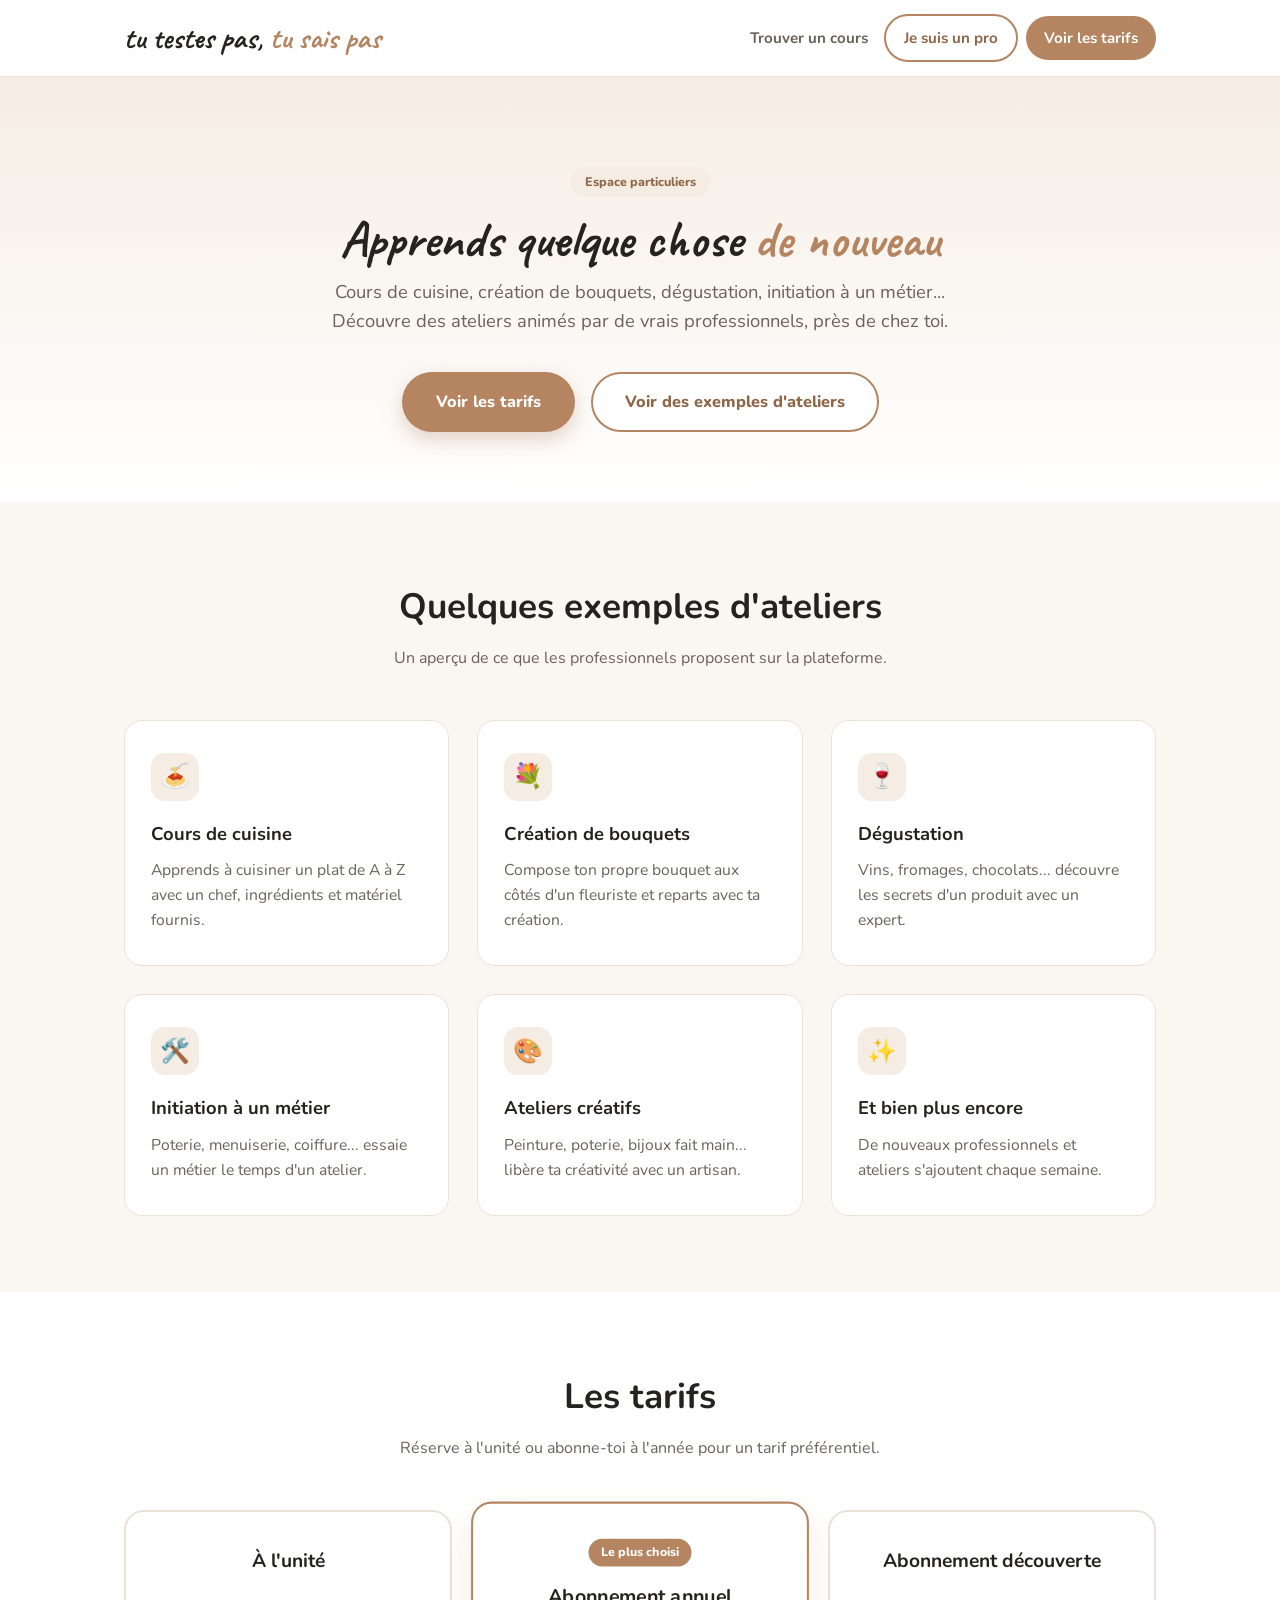
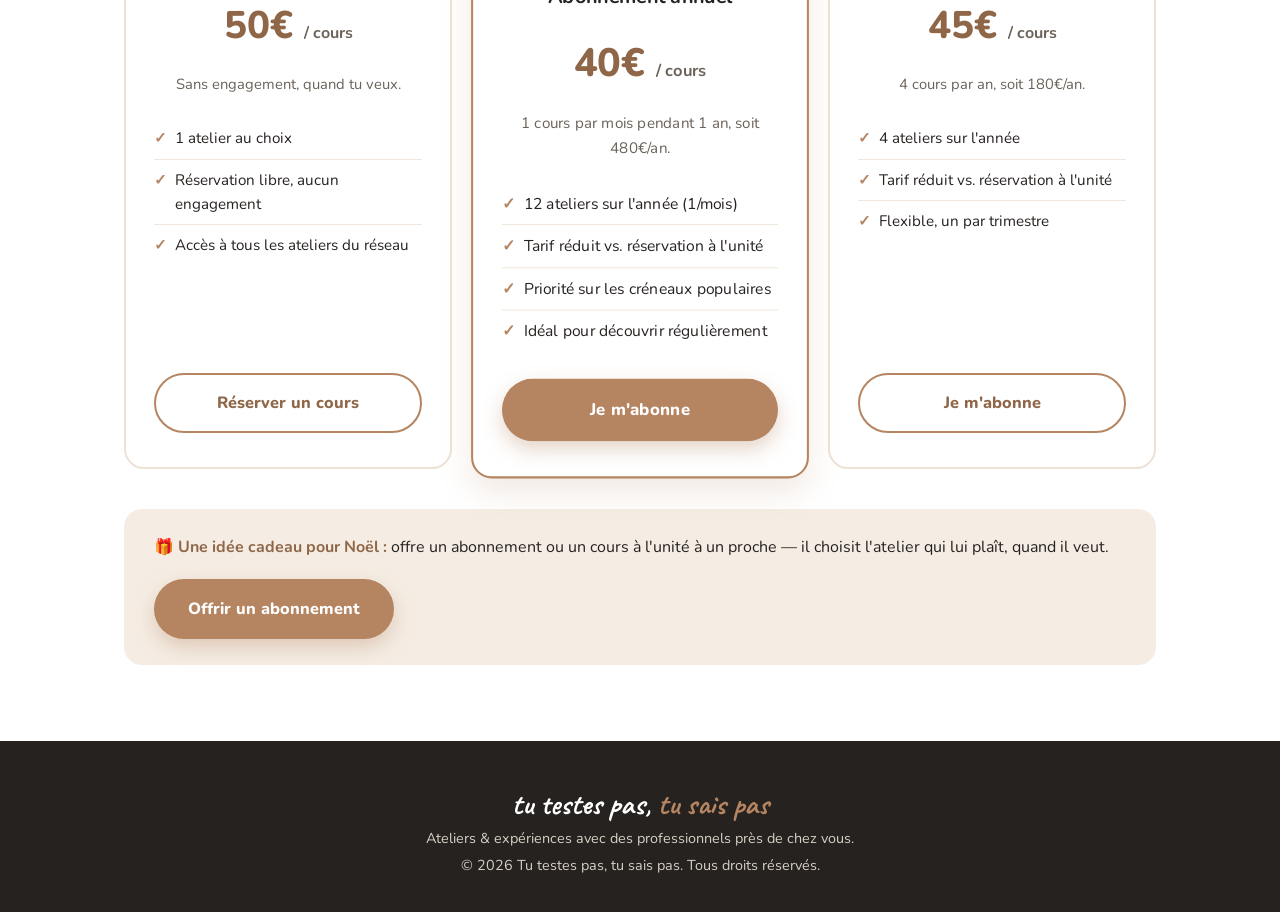
==== particuliers.html @ 54da9af6 "Initial version: landing, professionnels, particuliers pages Co-Authored-By: Claude Sonnet 5 <norepl" ====
<!DOCTYPE html>
<html lang="fr">
<head>
<meta charset="UTF-8">
<meta name="viewport" content="width=device-width, initial-scale=1.0">
<title>Trouver un atelier — Tu testes pas, tu sais pas</title>
<meta name="description" content="Cours de cuisine, création de bouquets, dégustation, initiation à un métier... Réserve un atelier à l'unité ou abonne-toi à l'année.">
<link rel="preconnect" href="https://fonts.googleapis.com">
<link href="https://fonts.googleapis.com/css2?family=Caveat:wght@600;700&family=Nunito:wght@400;600;700;800&display=swap" rel="stylesheet">
<link rel="stylesheet" href="css/style.css">
</head>
<body>

<header class="site">
  <div class="container">
    <a href="index.html" class="logo">tu testes pas, <span>tu sais pas</span></a>
    <nav class="main">
      <a href="particuliers.html" class="link-plain">Trouver un cours</a>
      <a href="professionnels.html" class="pill-outline">Je suis un pro</a>
      <a href="#tarifs" class="pill-solid">Voir les tarifs</a>
    </nav>
  </div>
</header>

<section class="hero">
  <div class="container">
    <span class="badge">Espace particuliers</span>
    <h1 class="logo-big" style="font-size:clamp(2rem,5vw,3.2rem)">Apprends quelque chose <span class="accent">de nouveau</span></h1>
    <p class="lede">
      Cours de cuisine, création de bouquets, dégustation, initiation à un métier...
      Découvre des ateliers animés par de vrais professionnels, près de chez toi.
    </p>
    <div class="cta-row">
      <a href="#tarifs" class="btn btn-primary">Voir les tarifs</a>
      <a href="#exemples" class="btn btn-outline">Voir des exemples d'ateliers</a>
    </div>
  </div>
</section>

<section id="exemples" class="alt">
  <div class="container">
    <h2 class="section-title">Quelques exemples d'ateliers</h2>
    <p class="section-sub">Un aperçu de ce que les professionnels proposent sur la plateforme.</p>
    <div class="grid-3">
      <div class="card">
        <div class="icon">🍝</div>
        <h3>Cours de cuisine</h3>
        <p>Apprends à cuisiner un plat de A à Z avec un chef, ingrédients et matériel fournis.</p>
      </div>
      <div class="card">
        <div class="icon">💐</div>
        <h3>Création de bouquets</h3>
        <p>Compose ton propre bouquet aux côtés d'un fleuriste et reparts avec ta création.</p>
      </div>
      <div class="card">
        <div class="icon">🍷</div>
        <h3>Dégustation</h3>
        <p>Vins, fromages, chocolats... découvre les secrets d'un produit avec un expert.</p>
      </div>
      <div class="card">
        <div class="icon">🛠️</div>
        <h3>Initiation à un métier</h3>
        <p>Poterie, menuiserie, coiffure... essaie un métier le temps d'un atelier.</p>
      </div>
      <div class="card">
        <div class="icon">🎨</div>
        <h3>Ateliers créatifs</h3>
        <p>Peinture, poterie, bijoux fait main... libère ta créativité avec un artisan.</p>
      </div>
      <div class="card">
        <div class="icon">✨</div>
        <h3>Et bien plus encore</h3>
        <p>De nouveaux professionnels et ateliers s'ajoutent chaque semaine.</p>
      </div>
    </div>
  </div>
</section>

<section id="tarifs">
  <div class="container">
    <h2 class="section-title">Les tarifs</h2>
    <p class="section-sub">Réserve à l'unité ou abonne-toi à l'année pour un tarif préférentiel.</p>

    <div class="pricing-grid">
      <div class="price-card">
        <h3>À l'unité</h3>
        <div class="amount">50€ <small>/ cours</small></div>
        <p class="note">Sans engagement, quand tu veux.</p>
        <ul>
          <li>1 atelier au choix</li>
          <li>Réservation libre, aucun engagement</li>
          <li>Accès à tous les ateliers du réseau</li>
        </ul>
        <a href="#" class="btn btn-outline btn-wide">Réserver un cours</a>
      </div>

      <div class="price-card featured">
        <span class="tag">Le plus choisi</span>
        <h3>Abonnement annuel</h3>
        <div class="amount">40€ <small>/ cours</small></div>
        <p class="note">1 cours par mois pendant 1 an, soit 480€/an.</p>
        <ul>
          <li>12 ateliers sur l'année (1/mois)</li>
          <li>Tarif réduit vs. réservation à l'unité</li>
          <li>Priorité sur les créneaux populaires</li>
          <li>Idéal pour découvrir régulièrement</li>
        </ul>
        <a href="#" class="btn btn-primary btn-wide">Je m'abonne</a>
      </div>

      <div class="price-card">
        <h3>Abonnement découverte</h3>
        <div class="amount">45€ <small>/ cours</small></div>
        <p class="note">4 cours par an, soit 180€/an.</p>
        <ul>
          <li>4 ateliers sur l'année</li>
          <li>Tarif réduit vs. réservation à l'unité</li>
          <li>Flexible, un par trimestre</li>
        </ul>
        <a href="#" class="btn btn-outline btn-wide">Je m'abonne</a>
      </div>
    </div>

    <div class="gift-banner">
      <div class="txt">
        🎁 <strong>Une idée cadeau pour Noël :</strong> offre un abonnement ou un cours à l'unité à un proche —
        il choisit l'atelier qui lui plaît, quand il veut.
      </div>
      <a href="#" class="btn btn-primary">Offrir un abonnement</a>
    </div>
  </div>
</section>

<footer class="site">
  <div class="container">
    <div class="logo">tu testes pas, <span>tu sais pas</span></div>
    <p>Ateliers & expériences avec des professionnels près de chez vous.</p>
    <p>&copy; 2026 Tu testes pas, tu sais pas. Tous droits réservés.</p>
  </div>
</footer>

</body>
</html>
---- css/style.css ----
:root {
  --brand: #b58561;
  --brand-dark: #8f6748;
  --brand-light: #f5ede4;
  --ink: #262220;
  --ink-soft: #6b6259;
  --paper: #ffffff;
}

* {
  box-sizing: border-box;
}

html {
  scroll-behavior: smooth;
}

body {
  margin: 0;
  font-family: "Nunito", -apple-system, BlinkMacSystemFont, "Segoe UI", sans-serif;
  color: var(--ink);
  background: var(--paper);
  line-height: 1.6;
}

a {
  color: inherit;
  text-decoration: none;
}

img {
  max-width: 100%;
  display: block;
}

.container {
  width: 100%;
  max-width: 1080px;
  margin: 0 auto;
  padding: 0 24px;
}

/* Header */
header.site {
  position: sticky;
  top: 0;
  z-index: 50;
  background: rgba(255, 255, 255, 0.92);
  backdrop-filter: blur(6px);
  border-bottom: 1px solid #eee2d6;
}

header.site .container {
  display: flex;
  align-items: center;
  justify-content: space-between;
  height: 76px;
}

.logo {
  font-family: "Caveat", cursive;
  font-size: 1.9rem;
  font-weight: 700;
  color: var(--ink);
  line-height: 1;
}

.logo span {
  color: var(--brand);
}

nav.main {
  display: flex;
  gap: 8px;
  align-items: center;
}

nav.main a {
  padding: 10px 18px;
  border-radius: 999px;
  font-weight: 700;
  font-size: 0.95rem;
  transition: all 0.15s ease;
}

nav.main a.pill-outline {
  border: 2px solid var(--brand);
  color: var(--brand-dark);
}

nav.main a.pill-outline:hover {
  background: var(--brand-light);
}

nav.main a.pill-solid {
  background: var(--brand);
  color: #fff;
}

nav.main a.pill-solid:hover {
  background: var(--brand-dark);
}

nav.main a.link-plain {
  color: var(--ink-soft);
  padding: 10px 8px;
}

nav.main a.link-plain:hover {
  color: var(--ink);
}

/* Hero */
.hero {
  padding: 90px 0 70px;
  text-align: center;
  background: linear-gradient(180deg, var(--brand-light) 0%, #ffffff 100%);
}

.hero .logo-big {
  font-family: "Caveat", cursive;
  font-weight: 700;
  font-size: clamp(2.6rem, 7vw, 5rem);
  line-height: 1.05;
  margin: 0 0 10px;
}

.hero .logo-big .accent {
  color: var(--brand);
}

.swoosh {
  width: 220px;
  height: 22px;
  margin: 6px auto 28px;
  display: block;
}

.hero p.lede {
  max-width: 640px;
  margin: 0 auto 36px;
  font-size: 1.15rem;
  color: var(--ink-soft);
}

.cta-row {
  display: flex;
  gap: 16px;
  justify-content: center;
  flex-wrap: wrap;
}

.btn {
  display: inline-block;
  padding: 15px 32px;
  border-radius: 999px;
  font-weight: 800;
  font-size: 1.02rem;
  border: 2px solid transparent;
  cursor: pointer;
  transition: transform 0.12s ease, box-shadow 0.12s ease, background 0.15s ease;
}

.btn:hover {
  transform: translateY(-2px);
}

.btn-primary {
  background: var(--brand);
  color: #fff;
  box-shadow: 0 8px 20px rgba(181, 133, 97, 0.35);
}

.btn-primary:hover {
  background: var(--brand-dark);
}

.btn-outline {
  background: #fff;
  border-color: var(--brand);
  color: var(--brand-dark);
}

.btn-outline:hover {
  background: var(--brand-light);
}

.btn-wide {
  width: 100%;
  text-align: center;
}

/* Sections */
section {
  padding: 76px 0;
}

section.alt {
  background: #faf6f1;
}

h2.section-title {
  font-size: clamp(1.6rem, 4vw, 2.2rem);
  margin: 0 0 12px;
  text-align: center;
}

p.section-sub {
  text-align: center;
  color: var(--ink-soft);
  max-width: 560px;
  margin: 0 auto 48px;
}

.grid-3 {
  display: grid;
  grid-template-columns: repeat(3, 1fr);
  gap: 28px;
}

.grid-2 {
  display: grid;
  grid-template-columns: repeat(2, 1fr);
  gap: 28px;
}

@media (max-width: 780px) {
  .grid-3, .grid-2 {
    grid-template-columns: 1fr;
  }
}

.card {
  background: #fff;
  border: 1px solid #eee2d6;
  border-radius: 18px;
  padding: 32px 26px;
}

.card .icon {
  width: 48px;
  height: 48px;
  border-radius: 14px;
  background: var(--brand-light);
  display: flex;
  align-items: center;
  justify-content: center;
  font-size: 1.5rem;
  margin-bottom: 18px;
}

.card h3 {
  margin: 0 0 10px;
  font-size: 1.15rem;
}

.card p {
  color: var(--ink-soft);
  margin: 0;
  font-size: 0.98rem;
}

/* Pricing */
.pricing-grid {
  display: grid;
  grid-template-columns: repeat(3, 1fr);
  gap: 24px;
  align-items: stretch;
}

@media (max-width: 900px) {
  .pricing-grid {
    grid-template-columns: 1fr;
  }
}

.price-card {
  background: #fff;
  border: 2px solid #eee2d6;
  border-radius: 20px;
  padding: 34px 28px;
  text-align: center;
  display: flex;
  flex-direction: column;
}

.price-card.featured {
  border-color: var(--brand);
  box-shadow: 0 14px 30px rgba(181, 133, 97, 0.18);
  transform: scale(1.03);
}

.price-card .tag {
  display: inline-block;
  background: var(--brand);
  color: #fff;
  font-size: 0.75rem;
  font-weight: 800;
  padding: 4px 12px;
  border-radius: 999px;
  margin-bottom: 14px;
  align-self: center;
}

.price-card h3 {
  margin: 0 0 6px;
  font-size: 1.2rem;
}

.price-card .amount {
  font-size: 2.4rem;
  font-weight: 800;
  color: var(--brand-dark);
  margin: 12px 0 2px;
}

.price-card .amount small {
  font-size: 1rem;
  font-weight: 700;
  color: var(--ink-soft);
}

.price-card .note {
  color: var(--ink-soft);
  font-size: 0.92rem;
  margin-bottom: 22px;
}

.price-card ul {
  list-style: none;
  padding: 0;
  margin: 0 0 26px;
  text-align: left;
  flex: 1;
}

.price-card ul li {
  padding: 8px 0;
  border-bottom: 1px solid #f1e8dd;
  font-size: 0.95rem;
  display: flex;
  gap: 8px;
}

.price-card ul li:last-child {
  border-bottom: none;
}

.price-card ul li::before {
  content: "✓";
  color: var(--brand);
  font-weight: 800;
}

.gift-banner {
  margin-top: 40px;
  background: var(--brand-light);
  border-radius: 18px;
  padding: 26px 30px;
  display: flex;
  align-items: center;
  gap: 18px;
  flex-wrap: wrap;
  justify-content: space-between;
}

.gift-banner .txt strong {
  color: var(--brand-dark);
}

/* Steps */
.steps {
  counter-reset: step;
  display: grid;
  grid-template-columns: repeat(4, 1fr);
  gap: 22px;
}

@media (max-width: 900px) {
  .steps {
    grid-template-columns: repeat(2, 1fr);
  }
}

.step {
  text-align: center;
}

.step .num {
  counter-increment: step;
  width: 40px;
  height: 40px;
  border-radius: 50%;
  background: var(--brand);
  color: #fff;
  font-weight: 800;
  display: flex;
  align-items: center;
  justify-content: center;
  margin: 0 auto 14px;
}

.step .num::before {
  content: counter(step);
}

.step h4 {
  margin: 0 0 6px;
  font-size: 1rem;
}

.step p {
  color: var(--ink-soft);
  font-size: 0.9rem;
  margin: 0;
}

/* Forms */
form.signup {
  background: #fff;
  border: 1px solid #eee2d6;
  border-radius: 20px;
  padding: 40px;
  max-width: 720px;
  margin: 0 auto;
}

.form-row {
  display: grid;
  grid-template-columns: 1fr 1fr;
  gap: 20px;
}

@media (max-width: 640px) {
  .form-row {
    grid-template-columns: 1fr;
  }
}

.field {
  margin-bottom: 22px;
}

.field label {
  display: block;
  font-weight: 700;
  font-size: 0.92rem;
  margin-bottom: 8px;
}

.field .hint {
  font-weight: 400;
  color: var(--ink-soft);
  font-size: 0.82rem;
}

.field input,
.field select,
.field textarea {
  width: 100%;
  padding: 12px 14px;
  border: 1.5px solid #e5d9ca;
  border-radius: 10px;
  font-family: inherit;
  font-size: 0.98rem;
  background: #fdfbf9;
}

.field input:focus,
.field select:focus,
.field textarea:focus {
  outline: none;
  border-color: var(--brand);
  background: #fff;
}

.field textarea {
  resize: vertical;
  min-height: 90px;
}

.checkbox-grid {
  display: grid;
  grid-template-columns: repeat(3, 1fr);
  gap: 10px;
}

@media (max-width: 640px) {
  .checkbox-grid {
    grid-template-columns: repeat(2, 1fr);
  }
}

.checkbox-grid label {
  display: flex;
  align-items: center;
  gap: 8px;
  font-weight: 500;
  font-size: 0.92rem;
  background: #faf6f1;
  padding: 10px 12px;
  border-radius: 10px;
  cursor: pointer;
  border: 1.5px solid transparent;
}

.checkbox-grid input {
  width: auto;
}

.checkbox-grid input:checked + span {
  color: var(--brand-dark);
}

/* Commission box */
.commission-box {
  background: var(--brand);
  color: #fff;
  border-radius: 20px;
  padding: 40px;
  display: grid;
  grid-template-columns: 1fr 1fr;
  gap: 32px;
  align-items: center;
}

@media (max-width: 780px) {
  .commission-box {
    grid-template-columns: 1fr;
  }
}

.commission-box .big-num {
  font-size: 4rem;
  font-weight: 800;
  line-height: 1;
}

.commission-box ul {
  margin: 14px 0 0;
  padding-left: 20px;
}

.commission-box ul li {
  margin-bottom: 8px;
}

/* Footer */
footer.site {
  background: var(--ink);
  color: #d8cfc4;
  padding: 48px 0 30px;
  text-align: center;
  font-size: 0.9rem;
}

footer.site .logo {
  color: #fff;
  margin-bottom: 8px;
}

footer.site .logo span {
  color: var(--brand);
}

footer.site p {
  margin: 4px 0;
}

.badge {
  display: inline-block;
  background: var(--brand-light);
  color: var(--brand-dark);
  font-size: 0.78rem;
  font-weight: 800;
  padding: 5px 14px;
  border-radius: 999px;
  margin-bottom: 16px;
}

.center {
  text-align: center;
}
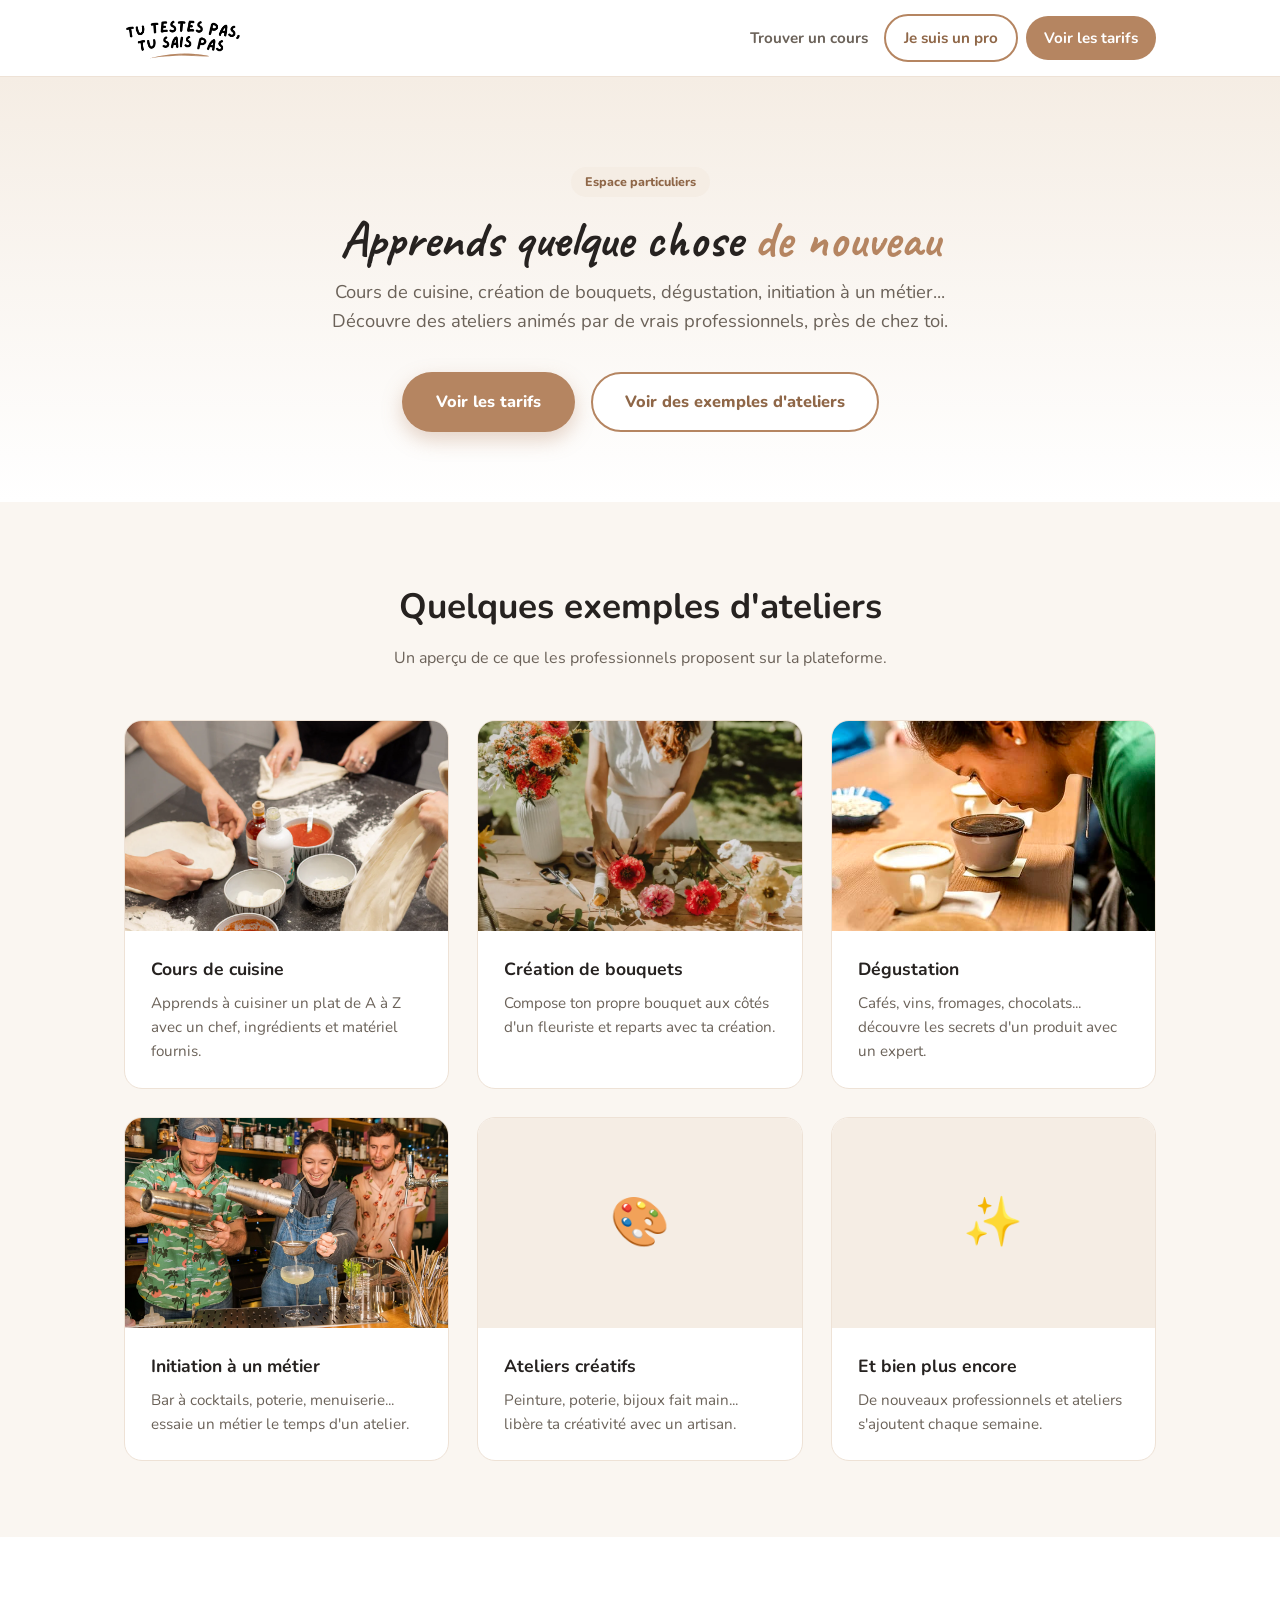
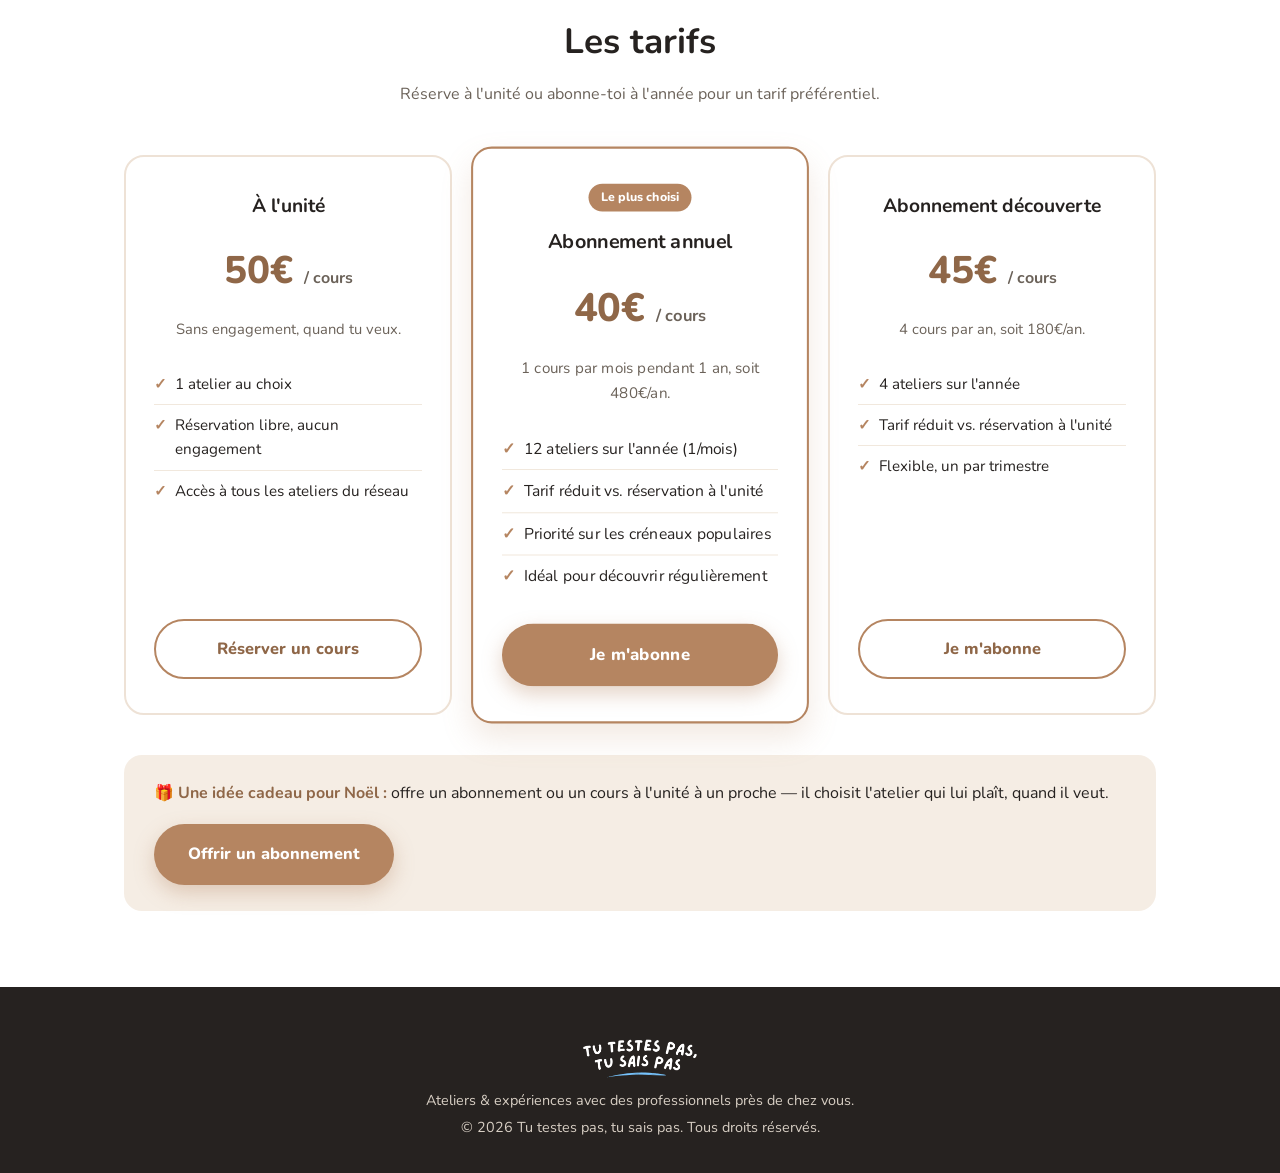
==== commit b7bab120: "Add real logo and example photos across the site Co-Authored-By: Claude Sonnet 5 <noreply@anthropic." ====
--- a/particuliers.html
+++ b/particuliers.html
@@ -13,7 +13,7 @@
 
 <header class="site">
   <div class="container">
-    <a href="index.html" class="logo">tu testes pas, <span>tu sais pas</span></a>
+    <a href="index.html"><img src="images/logo.png" alt="Tu testes pas, tu sais pas" class="logo-img"></a>
     <nav class="main">
       <a href="particuliers.html" class="link-plain">Trouver un cours</a>
       <a href="professionnels.html" class="pill-outline">Je suis un pro</a>
@@ -42,35 +42,47 @@
     <h2 class="section-title">Quelques exemples d'ateliers</h2>
     <p class="section-sub">Un aperçu de ce que les professionnels proposent sur la plateforme.</p>
     <div class="grid-3">
-      <div class="card">
-        <div class="icon">🍝</div>
-        <h3>Cours de cuisine</h3>
-        <p>Apprends à cuisiner un plat de A à Z avec un chef, ingrédients et matériel fournis.</p>
+      <div class="example-card">
+        <img src="images/atelier-cuisine.webp" alt="Cours de cuisine, préparation de pizzas" class="photo">
+        <div class="content">
+          <h3>Cours de cuisine</h3>
+          <p>Apprends à cuisiner un plat de A à Z avec un chef, ingrédients et matériel fournis.</p>
+        </div>
       </div>
-      <div class="card">
-        <div class="icon">💐</div>
-        <h3>Création de bouquets</h3>
-        <p>Compose ton propre bouquet aux côtés d'un fleuriste et reparts avec ta création.</p>
+      <div class="example-card">
+        <img src="images/atelier-bouquets.webp" alt="Atelier de création de bouquets de fleurs" class="photo">
+        <div class="content">
+          <h3>Création de bouquets</h3>
+          <p>Compose ton propre bouquet aux côtés d'un fleuriste et reparts avec ta création.</p>
+        </div>
       </div>
-      <div class="card">
-        <div class="icon">🍷</div>
-        <h3>Dégustation</h3>
-        <p>Vins, fromages, chocolats... découvre les secrets d'un produit avec un expert.</p>
+      <div class="example-card">
+        <img src="images/atelier-degustation.jpg" alt="Atelier de dégustation de cafés à l'aveugle" class="photo">
+        <div class="content">
+          <h3>Dégustation</h3>
+          <p>Cafés, vins, fromages, chocolats... découvre les secrets d'un produit avec un expert.</p>
+        </div>
       </div>
-      <div class="card">
-        <div class="icon">🛠️</div>
-        <h3>Initiation à un métier</h3>
-        <p>Poterie, menuiserie, coiffure... essaie un métier le temps d'un atelier.</p>
+      <div class="example-card">
+        <img src="images/atelier-metier-bar.webp" alt="Initiation au métier de barman, préparation de cocktails" class="photo">
+        <div class="content">
+          <h3>Initiation à un métier</h3>
+          <p>Bar à cocktails, poterie, menuiserie... essaie un métier le temps d'un atelier.</p>
+        </div>
       </div>
-      <div class="card">
-        <div class="icon">🎨</div>
-        <h3>Ateliers créatifs</h3>
-        <p>Peinture, poterie, bijoux fait main... libère ta créativité avec un artisan.</p>
+      <div class="example-card">
+        <div class="placeholder">🎨</div>
+        <div class="content">
+          <h3>Ateliers créatifs</h3>
+          <p>Peinture, poterie, bijoux fait main... libère ta créativité avec un artisan.</p>
+        </div>
       </div>
-      <div class="card">
-        <div class="icon">✨</div>
-        <h3>Et bien plus encore</h3>
-        <p>De nouveaux professionnels et ateliers s'ajoutent chaque semaine.</p>
+      <div class="example-card">
+        <div class="placeholder">✨</div>
+        <div class="content">
+          <h3>Et bien plus encore</h3>
+          <p>De nouveaux professionnels et ateliers s'ajoutent chaque semaine.</p>
+        </div>
       </div>
     </div>
   </div>
@@ -133,7 +145,7 @@
 
 <footer class="site">
   <div class="container">
-    <div class="logo">tu testes pas, <span>tu sais pas</span></div>
+    <img src="images/logo.png" alt="Tu testes pas, tu sais pas" class="logo-img">
     <p>Ateliers & expériences avec des professionnels près de chez vous.</p>
     <p>&copy; 2026 Tu testes pas, tu sais pas. Tous droits réservés.</p>
   </div>
--- a/css/style.css
+++ b/css/style.css
@@ -67,6 +67,12 @@
 
 .logo span {
   color: var(--brand);
+}
+
+.logo-img {
+  height: 44px;
+  width: auto;
+  display: block;
 }
 
 nav.main {
@@ -258,6 +264,101 @@
   color: var(--ink-soft);
   margin: 0;
   font-size: 0.98rem;
+}
+
+/* Example cards with photos */
+.example-card {
+  background: #fff;
+  border: 1px solid #eee2d6;
+  border-radius: 18px;
+  overflow: hidden;
+}
+
+.example-card .photo {
+  width: 100%;
+  height: 210px;
+  object-fit: cover;
+  display: block;
+}
+
+.example-card .placeholder {
+  width: 100%;
+  height: 210px;
+  background: var(--brand-light);
+  display: flex;
+  align-items: center;
+  justify-content: center;
+  font-size: 3rem;
+}
+
+.example-card .content {
+  padding: 24px 26px;
+}
+
+.example-card h3 {
+  margin: 0 0 8px;
+  font-size: 1.1rem;
+}
+
+.example-card p {
+  color: var(--ink-soft);
+  margin: 0;
+  font-size: 0.95rem;
+}
+
+.banner-section {
+  padding: 0 0 76px;
+}
+
+.photo-banner {
+  width: 100%;
+  max-height: 380px;
+  object-fit: cover;
+  border-radius: 20px;
+}
+
+/* Photo gallery (homepage) */
+.gallery-grid {
+  display: grid;
+  grid-template-columns: repeat(4, 1fr);
+  gap: 16px;
+}
+
+@media (max-width: 900px) {
+  .gallery-grid {
+    grid-template-columns: repeat(2, 1fr);
+  }
+}
+
+.gallery-grid figure {
+  margin: 0;
+  border-radius: 16px;
+  overflow: hidden;
+  position: relative;
+}
+
+.gallery-grid img {
+  width: 100%;
+  height: 190px;
+  object-fit: cover;
+  display: block;
+  transition: transform 0.3s ease;
+}
+
+.gallery-grid figure:hover img {
+  transform: scale(1.05);
+}
+
+.gallery-grid figcaption {
+  position: absolute;
+  bottom: 0;
+  left: 0;
+  right: 0;
+  padding: 14px 16px 12px;
+  background: linear-gradient(180deg, rgba(0,0,0,0) 0%, rgba(0,0,0,0.55) 100%);
+  color: #fff;
+  font-weight: 700;
+  font-size: 0.92rem;
 }
 
 /* Pricing */
@@ -563,6 +664,11 @@
   color: var(--brand);
 }
 
+footer.site .logo-img {
+  filter: invert(1) brightness(1.6);
+  margin: 0 auto 10px;
+}
+
 footer.site p {
   margin: 4px 0;
 }
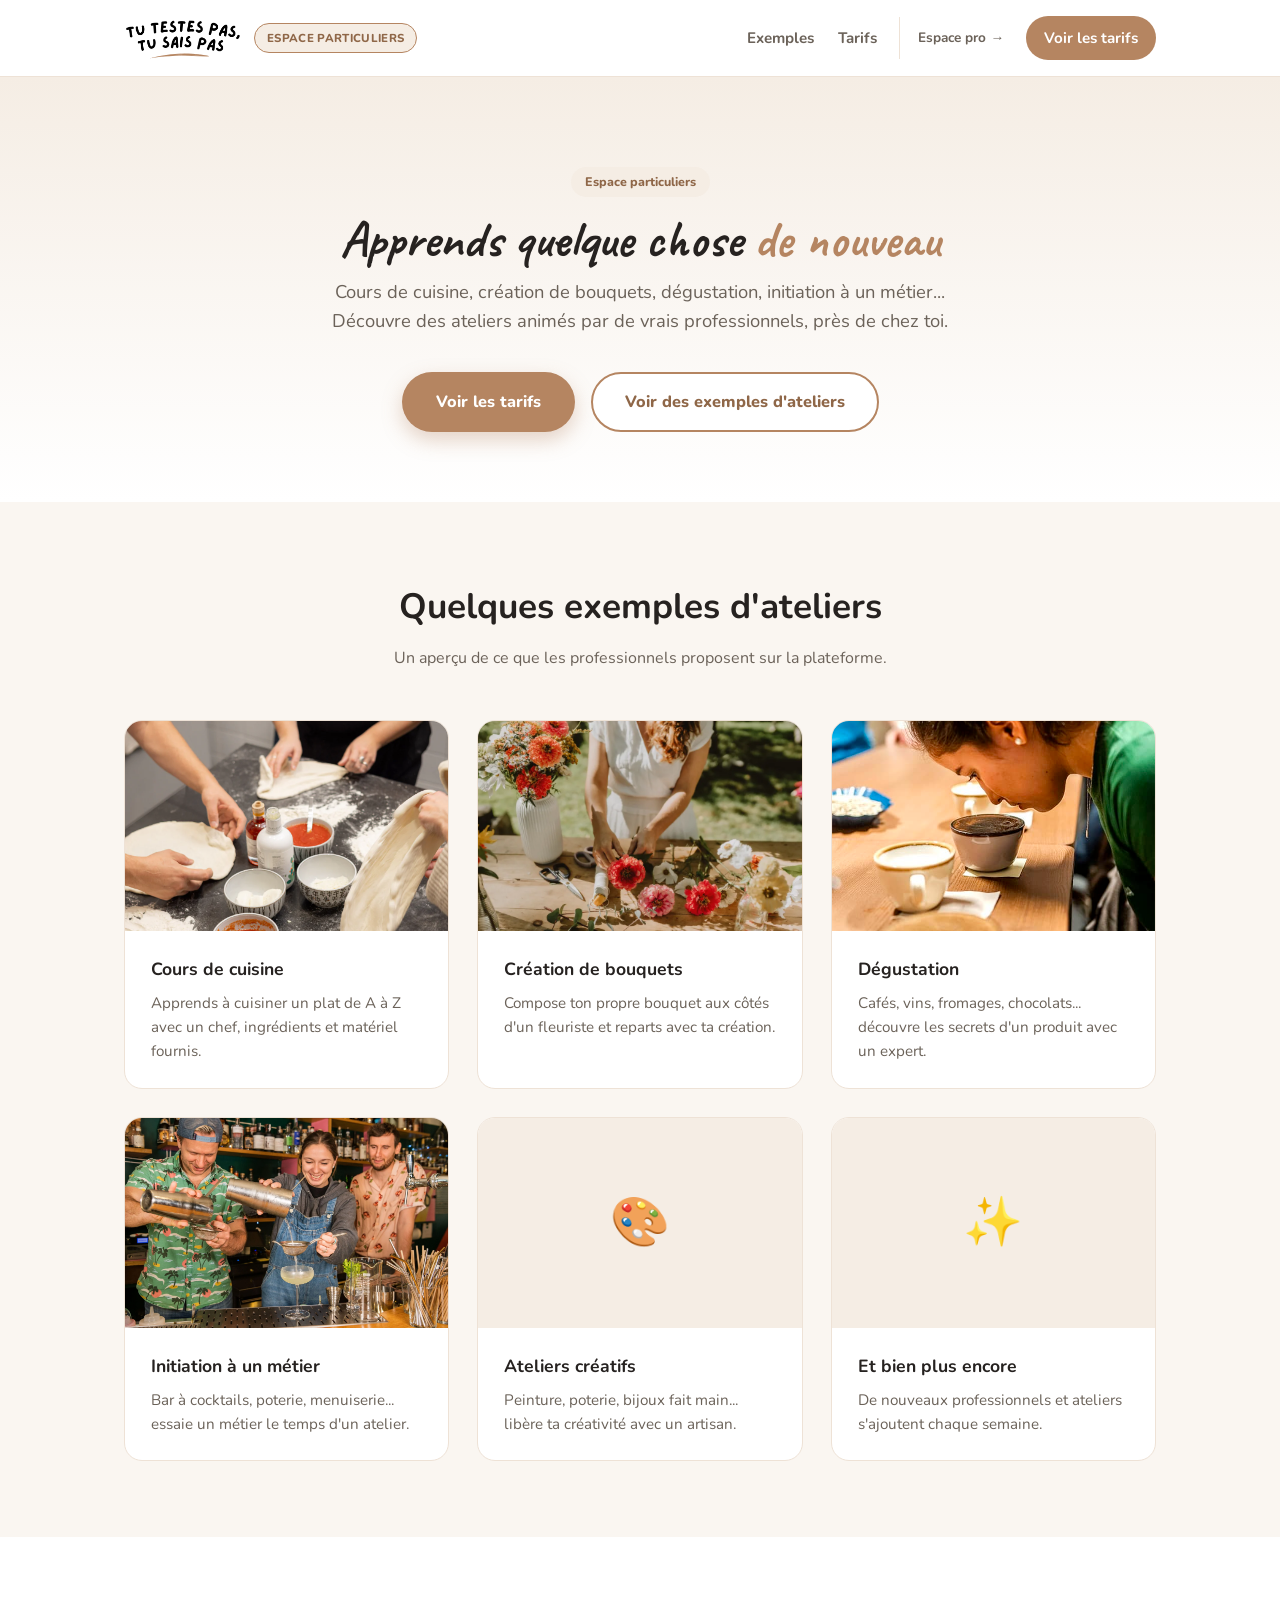
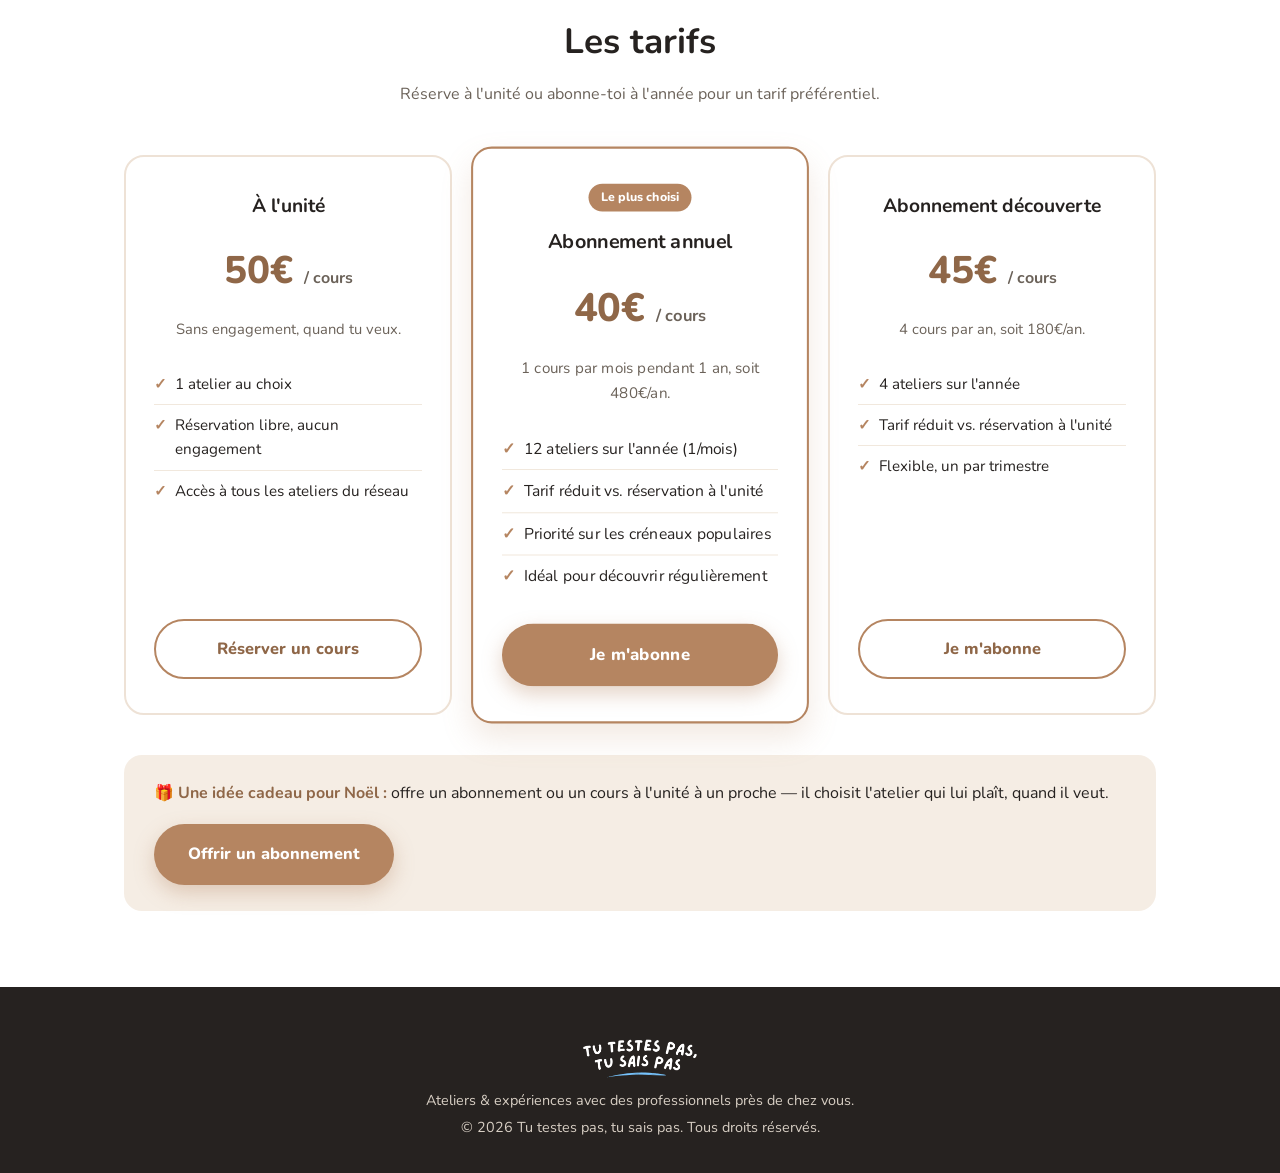
==== commit 6d6d3154: "Give pro and particulier spaces their own contextual navigation Homepage nav now just offers the two" ====
--- a/particuliers.html
+++ b/particuliers.html
@@ -13,10 +13,14 @@
 
 <header class="site">
   <div class="container">
-    <a href="index.html"><img src="images/logo.png" alt="Tu testes pas, tu sais pas" class="logo-img"></a>
+    <div class="brand-group">
+      <a href="index.html"><img src="images/logo.png" alt="Tu testes pas, tu sais pas" class="logo-img"></a>
+      <span class="space-tag particuliers">Espace particuliers</span>
+    </div>
     <nav class="main">
-      <a href="particuliers.html" class="link-plain">Trouver un cours</a>
-      <a href="professionnels.html" class="pill-outline">Je suis un pro</a>
+      <a href="#exemples" class="link-plain">Exemples</a>
+      <a href="#tarifs" class="link-plain">Tarifs</a>
+      <a href="professionnels.html" class="space-switch">Espace pro →</a>
       <a href="#tarifs" class="pill-solid">Voir les tarifs</a>
     </nav>
   </div>
--- a/css/style.css
+++ b/css/style.css
@@ -75,10 +75,52 @@
   display: block;
 }
 
+.brand-group {
+  display: flex;
+  align-items: center;
+  gap: 12px;
+}
+
+.space-tag {
+  display: inline-block;
+  font-size: 0.72rem;
+  font-weight: 800;
+  letter-spacing: 0.03em;
+  text-transform: uppercase;
+  padding: 5px 12px;
+  border-radius: 999px;
+  white-space: nowrap;
+}
+
+.space-tag.pro {
+  background: var(--brand);
+  color: #fff;
+}
+
+.space-tag.particuliers {
+  background: var(--brand-light);
+  color: var(--brand-dark);
+  border: 1.5px solid var(--brand);
+}
+
 nav.main {
   display: flex;
   gap: 8px;
   align-items: center;
+}
+
+nav.main a.space-switch {
+  color: var(--ink-soft);
+  font-size: 0.85rem;
+  font-weight: 700;
+  padding: 10px 14px 10px 18px;
+  border-left: 1px solid #eee2d6;
+  margin-left: 6px;
+  border-radius: 0;
+}
+
+nav.main a.space-switch:hover {
+  color: var(--brand-dark);
 }
 
 nav.main a {
